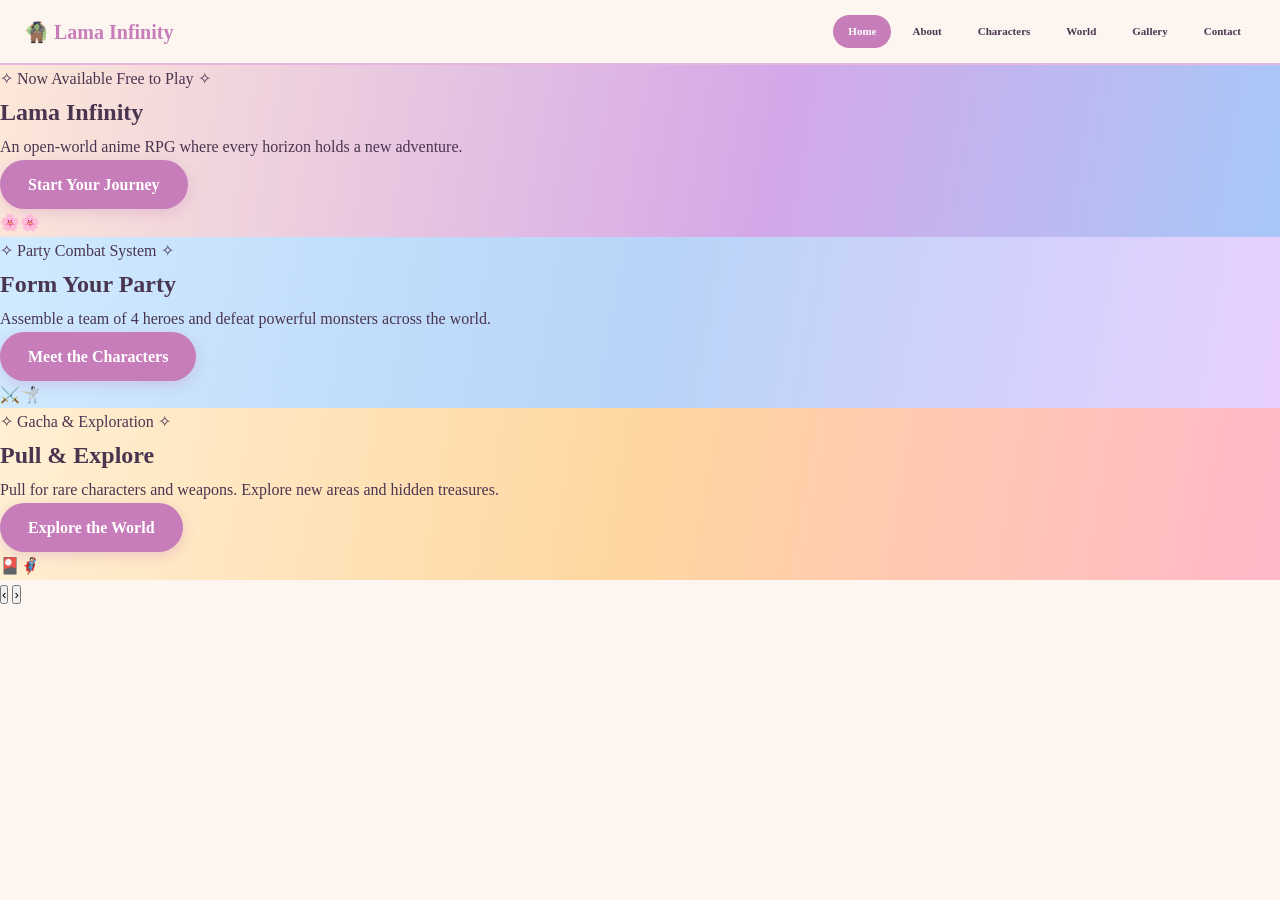
==== index.html @ f006e9ea "initial commit" ====
<!DOCTYPE html>
<html lang="en">
<head>
    <meta charset="UTF-8">
    <meta name="viewport" content="width=device-width, initial-scale=1.0">
    <title>Lama Adventures Home page</title>
    <link rel="stylesheet" href="style.css">
</head>
<body>
    <nav class="navbar">
        <div class="nav-inner">
            <div class="nav-logo">🧌 Lama Infinity</div>
            <ul class="nav-links">
                <li><a href="index.html" class="active">Home</a></li>
                <li><a href="about.html">About</a></li>
                <li><a href="characters.html">Characters</a></li>
                <li><a href="world.html">World</a></li>
                <li><a href="gallery.html">Gallery</a></li>
                <li><a href="contact.html">Contact</a></li>
            </ul>
        </div>
    </nav>

    <section class="slider-section">
        <div class="slider" id="mainSlider">
            <div class="slide active" style="background: linear-gradient(100deg, #fde8d8, #d4a8e8 60%, #a8c8f8);">
                <div class="slide-content">
                    <p class="slide-tag">✧ Now Available Free to Play ✧</p>
                    <h1>Lama Infinity</h1>
                    <p class="slide-sub">An open-world anime RPG where every horizon holds a new adventure.</p>
                    <a href="about.html" class="btn-primary">Start Your Journey</a>
                </div>
            <div class="slide-art" aria-hidden="true">🌸🌸</div>
        </div>

        <div class="slide" style="background: linear-gradient(100deg, #d0eaff, #b8d4f8 50%, #e8d0ff);">
            <div class="slide-content">
                <p class="slide-tag">✧ Party Combat System ✧</p>
                <h1>Form Your Party</h1>
                <p class="slide-sub">Assemble a team of 4 heroes and defeat powerful monsters across the world.</p>
                <a href="characters.html" class="btn-primary">Meet the Characters</a>
            </div>
            <div class="slide-art" aria-hidden="true">⚔️🤺</div>
        </div>

        <div class="slide" style="background: linear-gradient(100deg, #fff0d4, #ffd6a0 50%, #ffb8c8);">
            <div class="slide-content">
                <p class="slide-tag">✧ Gacha & Exploration ✧</p>
                <h1>Pull & Explore</h1>
                <p class="slide-sub">Pull for rare characters and weapons. Explore new areas and hidden treasures.</p>
                <a href="world.html" class="btn-primary">Explore the World</a>
            </div>
            <div class="slide-art" aria-hidden="true">🎴🦸🏻</div>
            </div>
        </div>

        <div class="slider-dots">
            <span class="dot active" onclick="goToSlide(0)"></span>
            <span class="dot"        onclick="goToSlide(1)"></span>
            <span class="dot"        onclick="goToSlide(2)"></span>
        </div>

        <button class="slider-btn prev" onclick="changeSlide(-1)">&#8249;</button>
        <button class="slider-btn next" onclick="changeSlide(1)">&#8250;</button>
    </section>
</body>
</html>
---- style.css ----
*{
    margin: 0px;
    padding: 0px;
    box-sizing: border-box;
}
body{
    background-color: #fdf6f0;
    color: #4a3550;
    line-height: 1.7;
    font-family: Georgia, 'Times New Roman', Times, serif;
    font-size: 16px;
}
a { color: #c77dba; text-decoration: none; }
a:hover { color: #f4a96a; }
a:visited { color: #9b5db5; }
h1 { font-family: 'Palatino Linotype', Palatino, serif; }
.navbar {
  position: sticky; 
  top: 0;
  z-index: 100;
  background: rgba(253, 246, 240, 0.95);
  border-bottom: 2px solid #e8b4e0;
  height: 65px;
}
.nav-inner {
  max-width: 1320px;
  margin: 0 auto;         
  padding: 0 24px;
  height: 100%;
  display: flex;
  align-items: center;
  justify-content: space-between;
}
.nav-logo {
  font-size: 20px;
  font-weight: bold;
  color: #c77dba;
  font-family: 'Palatino Linotype', serif;
}
.nav-links {
  list-style: none; 
  display: flex;
  gap: 6px;
}
.nav-links a {
  display: inline-block;
  padding: 7px 15px;
  border-radius: 30px; 
  font-weight: bold;
  font-size: 11px;
  color: #4a3550;
  transition: background 0.2s, color 0.2s;
}
.nav-links a:hover,
.nav-links a.active {
  background: #c77dba;
  color: #ffffff
}
.nav-links a:visited { color: #4a3550 }
.nav-links a.active:visited,
.nav-links a:hover { color: #ffffff; }
.btn-primary {
  display: inline-block;
  padding: 11px 28px;
  background: #c77dba;
  color: #ffffff !important;
  border-radius: 30px;
  font-weight: bold;
  border: none;
  cursor: pointer;
  transition: background 0.2s, transform 0.2s;
  box-shadow: 0 4px 14px rgba(199,125,186,0.3);
}
.btn-primary:hover {
  background: #f4a96a;
  transform: translateY(-2px);
}
.btn-secondary {
  display: inline-block;
  padding: 9px 24px;
  background: transparent;
  color: #c77dba!important;
  border: 2px solid #c77dba;
  border-radius: 30px;
  font-weight: bold;
  cursor: pointer;
  transition: all 0.2s;
}
.btn-secondary:hover {
  background: #c77dba;
  color: #ffffff !important;
}
.section-title {
  text-align: center;
  font-size: 24px;
  color: #c77dba;
  margin-bottom: 32px;
}
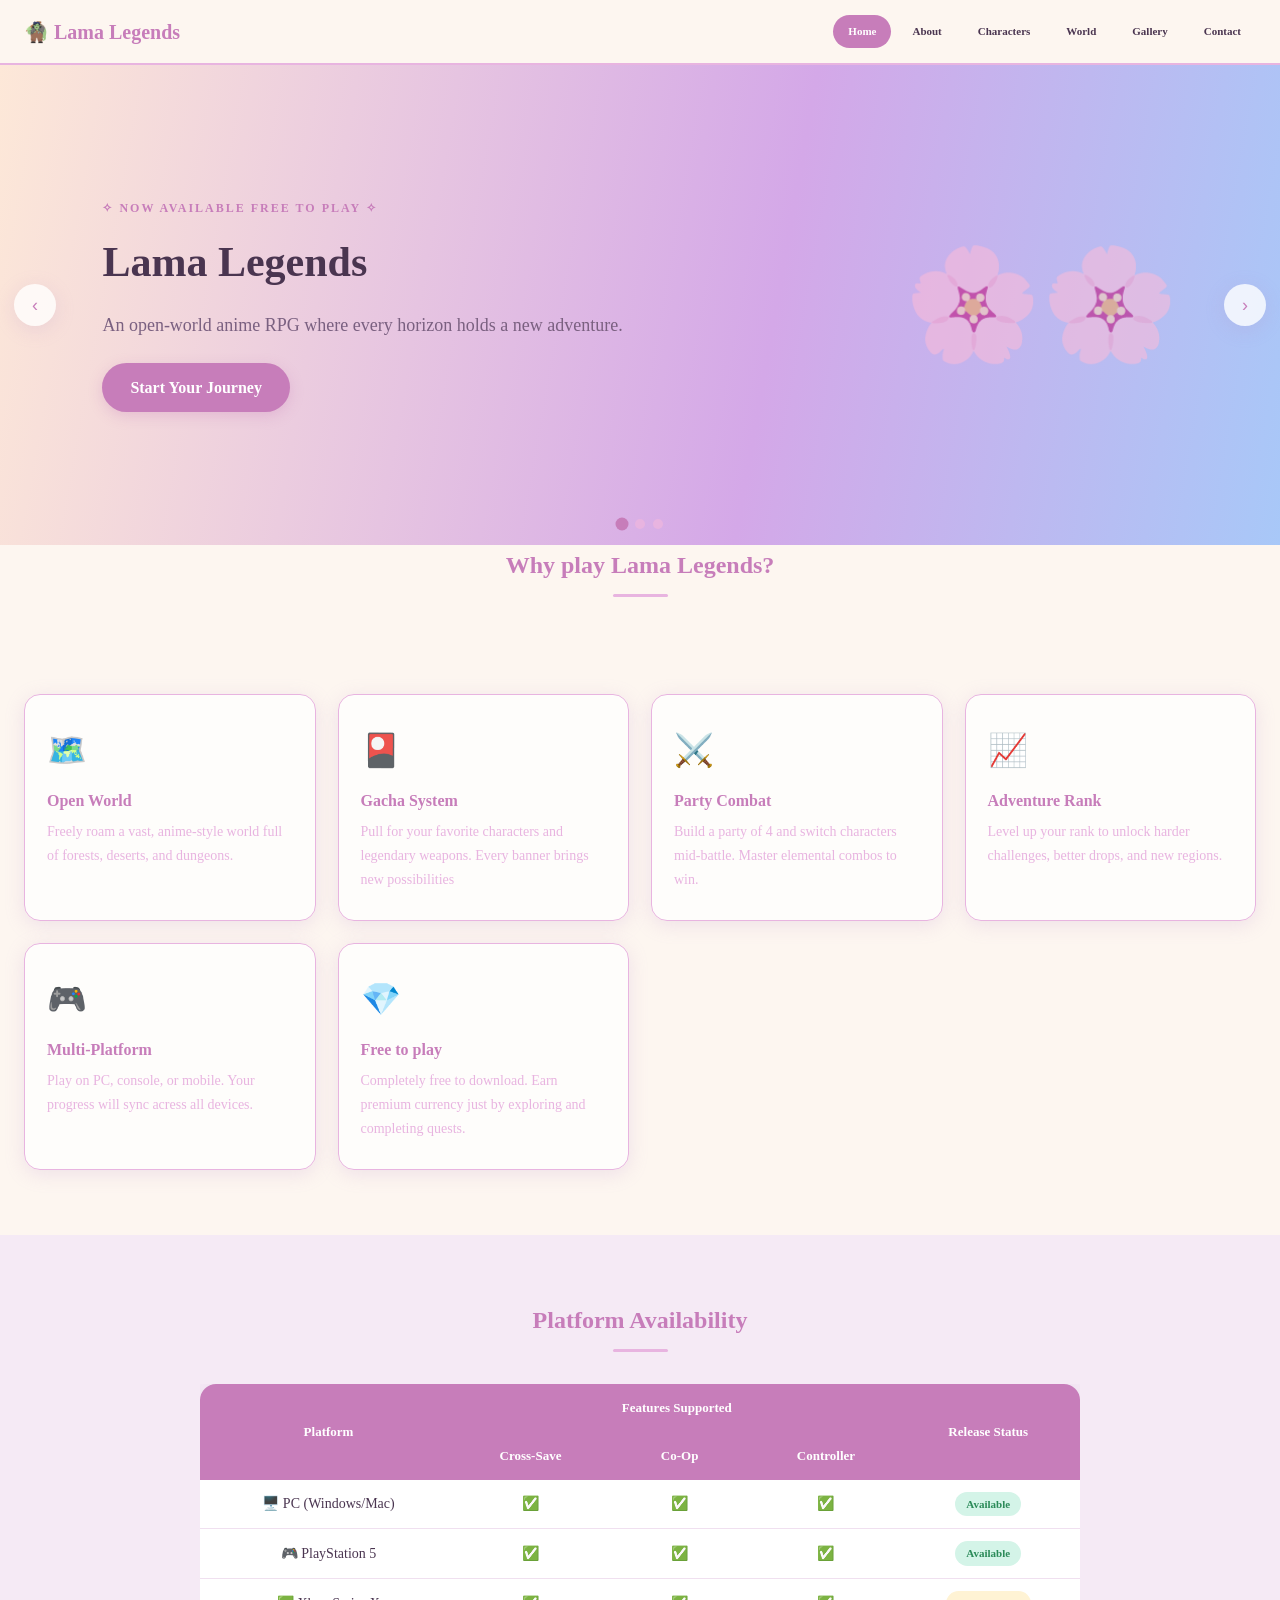
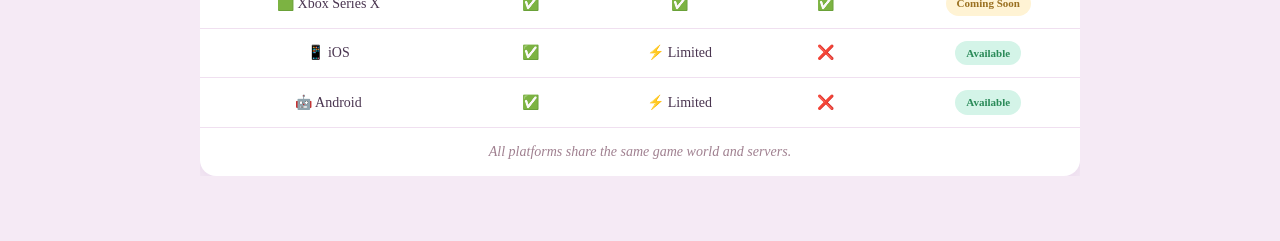
==== commit d3f0b291: "additional informations in index.html and style.css" ====
--- a/index.html
+++ b/index.html
@@ -3,13 +3,13 @@
 <head>
     <meta charset="UTF-8">
     <meta name="viewport" content="width=device-width, initial-scale=1.0">
-    <title>Lama Adventures Home page</title>
+    <title>Lama Legends-Home page</title>
     <link rel="stylesheet" href="style.css">
 </head>
 <body>
     <nav class="navbar">
         <div class="nav-inner">
-            <div class="nav-logo">🧌 Lama Infinity</div>
+            <div class="nav-logo">🧌 Lama Legends</div>
             <ul class="nav-links">
                 <li><a href="index.html" class="active">Home</a></li>
                 <li><a href="about.html">About</a></li>
@@ -22,46 +22,141 @@
     </nav>
 
     <section class="slider-section">
-        <div class="slider" id="mainSlider">
-            <div class="slide active" style="background: linear-gradient(100deg, #fde8d8, #d4a8e8 60%, #a8c8f8);">
-                <div class="slide-content">
-                    <p class="slide-tag">✧ Now Available Free to Play ✧</p>
-                    <h1>Lama Infinity</h1>
-                    <p class="slide-sub">An open-world anime RPG where every horizon holds a new adventure.</p>
-                    <a href="about.html" class="btn-primary">Start Your Journey</a>
-                </div>
-            <div class="slide-art" aria-hidden="true">🌸🌸</div>
+    <div class="slider" id="mainSlider">
+        <div class="slide active" style="background: linear-gradient(100deg, #fde8d8, #d4a8e8 60%, #a8c8f8);">
+            <div class="slide-content">
+                <p class="slide-tag">✧ Now Available Free to Play ✧</p>
+                <h1>Lama Legends</h1>
+                <p class="slide-sub">An open-world anime RPG where every horizon holds a new adventure.</p>
+                <a href="about.html" class="btn-primary">Start Your Journey</a>
+            </div>
+            <div class="slide-art">🌸🌸</div>
         </div>
 
         <div class="slide" style="background: linear-gradient(100deg, #d0eaff, #b8d4f8 50%, #e8d0ff);">
             <div class="slide-content">
                 <p class="slide-tag">✧ Party Combat System ✧</p>
                 <h1>Form Your Party</h1>
-                <p class="slide-sub">Assemble a team of 4 heroes and defeat powerful monsters across the world.</p>
+                <p class="slide-sub">Assemble a team of 4 heroes and defeat powerful monsters.</p>
                 <a href="characters.html" class="btn-primary">Meet the Characters</a>
             </div>
-            <div class="slide-art" aria-hidden="true">⚔️🤺</div>
+            <div class="slide-art">⚔️🤺</div>
         </div>
 
         <div class="slide" style="background: linear-gradient(100deg, #fff0d4, #ffd6a0 50%, #ffb8c8);">
             <div class="slide-content">
                 <p class="slide-tag">✧ Gacha & Exploration ✧</p>
                 <h1>Pull & Explore</h1>
-                <p class="slide-sub">Pull for rare characters and weapons. Explore new areas and hidden treasures.</p>
+                <p class="slide-sub">Pull for rare characters and explore hidden treasures.</p>
                 <a href="world.html" class="btn-primary">Explore the World</a>
             </div>
-            <div class="slide-art" aria-hidden="true">🎴🦸🏻</div>
-            </div>
+            <div class="slide-art">🎴🦸🏻</div>
+        </div>
+    </div>
+
+    <div class="slider-dots">
+        <span class="dot active" onclick="goToSlide(0)"></span>
+        <span class="dot" onclick="goToSlide(1)"></span>
+        <span class="dot" onclick="goToSlide(2)"></span>
+    </div>
+
+    <button class="slider-btn prev" onclick="changeSlide(-1)">&#8249;</button>
+    <button class="slider-btn next" onclick="changeSlide(1)">&#8250;</button>
+</section>
+
+<section class="features-section">
+    <h2 class="section-title">Why play Lama Legends?</h2>
+    <div class="features-grid">
+
+        <div class="feature-card">
+            <div class="feature-icon">🗺️</div>
+            <h3>Open World</h3>
+            <p>Freely roam a vast, anime-style world full of forests, deserts, and dungeons.</p>
         </div>
 
-        <div class="slider-dots">
-            <span class="dot active" onclick="goToSlide(0)"></span>
-            <span class="dot"        onclick="goToSlide(1)"></span>
-            <span class="dot"        onclick="goToSlide(2)"></span>
+        <div class="feature-card">
+            <div class="feature-icon">🎴</div>
+            <h3>Gacha System</h3>
+            <p>Pull for your favorite characters and legendary weapons. Every banner brings new possibilities</p>
         </div>
 
-        <button class="slider-btn prev" onclick="changeSlide(-1)">&#8249;</button>
-        <button class="slider-btn next" onclick="changeSlide(1)">&#8250;</button>
-    </section>
+        <div class="feature-card">
+            <div class="feature-icon">⚔️</div>
+            <h3>Party Combat</h3>
+            <p>Build a party of 4 and switch characters mid-battle. Master elemental combos to win.</p>
+        </div>
+
+        <div class="feature-card">
+            <div class="feature-icon">📈</div>
+            <h3>Adventure Rank</h3>
+            <p>Level up your rank to unlock harder challenges, better drops, and new regions.</p>
+        </div>
+
+        <div class="feature-card">
+            <div class="feature-icon">🎮</div>
+            <h3>Multi-Platform</h3>
+            <p>Play on PC, console, or mobile. Your progress will sync acress all devices.</p>
+        </div>
+
+       <div class="feature-card">
+            <div class="feature-icon">💎</div>
+            <h3>Free to play</h3>
+            <p>Completely free to download. Earn premium currency just by exploring and completing quests.</p>
+        </div> 
+    </div>
+</section>
+
+<section class="table-section">
+    <h2 class="section-title">Platform Availability</h2>
+    <div class="table-wrapper">
+        <table class="styled-table">
+            <thead>
+                <tr>
+                    <th rowspan="2">Platform</th>
+                    <th colspan="3">Features Supported</th>
+                    <th rowspan="2">Release Status</th>
+                </tr>
+                <tr>
+                    <th>Cross-Save</th>
+                    <th>Co-Op</th>
+                    <th>Controller</th>
+                </tr>
+            </thead>
+            <tbody>
+                <tr>
+                    <td>🖥️ PC (Windows/Mac)</td>
+                    <td>✅</td><td>✅</td><td>✅</td>
+                    <td><span class="badge green">Available</span></td>
+                </tr>
+                 <tr>
+                    <td>🎮 PlayStation 5</td>
+                    <td>✅</td><td>✅</td><td>✅</td>
+                    <td><span class="badge green">Available</span></td>
+                </tr> 
+                <tr>
+                    <td>🟩 Xbox Series X</td>
+                    <td>✅</td><td>✅</td><td>✅</td>
+                    <td><span class="badge yellow">Coming Soon</span></td>
+                </tr> 
+                <tr>
+                    <td>📱 iOS</td>
+                    <td>✅</td><td>⚡️ Limited</td><td>❌</td>
+                    <td><span class="badge green">Available</span></td>
+                </tr> 
+                <tr>
+                    <td>🤖 Android</td>
+                    <td>✅</td><td>⚡️ Limited</td><td>❌</td>
+                    <td><span class="badge green">Available</span></td>
+                </tr>       
+                <tr>
+                    <td colspan="5" style="text-align: center; font-style: italic; color: #a08090;">
+                        All platforms share the same game world and servers.
+                    </td>
+                </tr>         
+            </tbody>
+        </table>
+    </div>
+</section>
+<script src="main.js"></script>
 </body>
 </html>
--- a/style.css
+++ b/style.css
@@ -13,7 +13,7 @@
 a { color: #c77dba; text-decoration: none; }
 a:hover { color: #f4a96a; }
 a:visited { color: #9b5db5; }
-h1 { font-family: 'Palatino Linotype', Palatino, serif; }
+h1, h2, h3 { font-family: 'Palatino Linotype', Palatino, serif; }
 .navbar {
   position: sticky; 
   top: 0;
@@ -95,4 +95,151 @@
   font-size: 24px;
   color: #c77dba;
   margin-bottom: 32px;
-}+}
+.section-title::after {
+  content: '';
+  display: block;
+  width: 55px;
+  height: 3px;
+  background: #e8b4e0;
+  border-radius: 4px;
+  margin: 8px auto 0;
+}
+.slider-section { position: relative; overflow: hidden; }
+.slider { position: relative; height: 480px; }
+.slide {
+  position: absolute;
+  inset: 0; 
+  display: flex;
+  align-items: center;
+  padding: 0 8%;
+  opacity: 0; 
+  transition: opacity 0.7s;
+  pointer-events: none; 
+}
+.slide.active {
+  opacity: 1;
+  pointer-events: all;
+}
+.slide-tag {
+  font-size: 12px;
+  font-weight: bold;
+  color: #c77dba;
+  letter-spacing: 2px;
+  text-transform: uppercase;
+  margin-bottom: 8px;
+}
+.slide-content { max-width: 550px; }
+.slide-content h1 { font-size: 42px; color: #4a3550; margin-bottom: 12px; }
+.slide-sub { font-size: 18px; color: #7a6080; margin-bottom: 22px; }
+.slide-art {
+  position: absolute;
+  right: 8%;
+  font-size: 110px;
+  opacity: 0.55;
+  animation: float 2s ease-in-out infinite;
+}
+@keyframes float {
+  0%, 100% { transform: translateY(0); }
+  50% { transform: translateY(-16px); }
+}
+.slider-btn {
+  position: absolute;
+  top: 50%;
+  transform: translateY(-50%);
+  background: rgba(255,255,255,0.8);
+  border: none;
+  width: 42px;
+  height: 42px;
+  border-radius: 50%;
+  font-size: 18px;
+  cursor: pointer;
+  color: #c77dba;
+  box-shadow: 0 4px 20px rgba(180,140,200,0.2);
+  z-index: 10;
+  transition: background 0.2s;
+}
+.slider-btn:hover { background: #c77dba; color: #ffffff; }
+.slider-btn.prev { left: 14px; }
+.slider-btn.next { right: 14px; }
+.slider-dots {
+  position: absolute;
+  bottom: 16px;
+  left: 50%;
+  transform: translateX(-50%);
+  display: flex;
+  gap: 8px;
+  z-index: 10;
+}
+.dot {
+  width: 10px;
+  height: 10px;
+  border-radius: 50%;
+  background: #e8b4e0;
+  cursor: pointer;
+  transition: background 0.3s, transform 0.3s;
+}
+.dot.active { background: #c77dba; transform: scale(1.3); }
+.features-grid{
+  max-width: 1320px;
+  margin: o auto;
+  padding: 65px 24px;
+}
+.features-grid{
+  display: grid;
+  grid-template-columns: repeat(auto-fit, minmax(250px, 1fr));
+  gap: 22px;
+}
+.feature-card{
+  background: rgb(255,255,255,0.75);
+  border-radius: 16px;
+  padding: 28px 22px;
+  box-shadow: 0 4px 20px rgba(180,140,200,0.2);
+  border: 1.5px solid #e8b4e0;
+  transition: transform 0.2s;
+}
+.feature-card:hover{transform: translateY(-5px);}
+.feature-icon {font-size: 32px; margin-bottom: 10px;}
+.feature-card h3{font-size: 16px; color: #c77dba; margin-bottom: 6px;}
+.feature-card p{font-size: 14px; color: #e8b4e0;}
+.table-section{
+  background: #f5eaf5;
+  padding: 65px 24px;
+}
+.table-wrapper{
+  max-width: 880px;
+  margin: 0 auto;
+  overflow-x: auto;
+}
+.styled-table{
+  width: 100%;
+  border-collapse: collapse;
+  background: #ffffff;
+  border-radius: 16px;
+  overflow: hidden;
+  box-shadow: 0 4px 20px rgba(180,140,200,0.2);
+}
+.styled-table th{
+  background: #c77dba;
+  color: #ffffff;
+  padding: 13px 16px;
+  text-align: center;
+  font-size: 13px;
+}
+.styled-table td{
+  padding: 12px 16px;
+  text-align: center;
+  border-bottom: 1px solid #f0e0f0;
+  font-size: 14px;
+}
+.styled-table tr:hover td{background: #fdf0ff;}
+.styled-table tr:last-child td{border-bottom: none;}
+.badge{
+  display: inline-block;
+  padding: 3px 11px;
+  border-radius: 20px;
+  font-size: 11px;
+  font-weight: bold;
+}
+.badge.green {background: #d4f4e8; color: #2a8a58;}
+.badge.yellow {background: #fff3d4; color: #9a7020;}
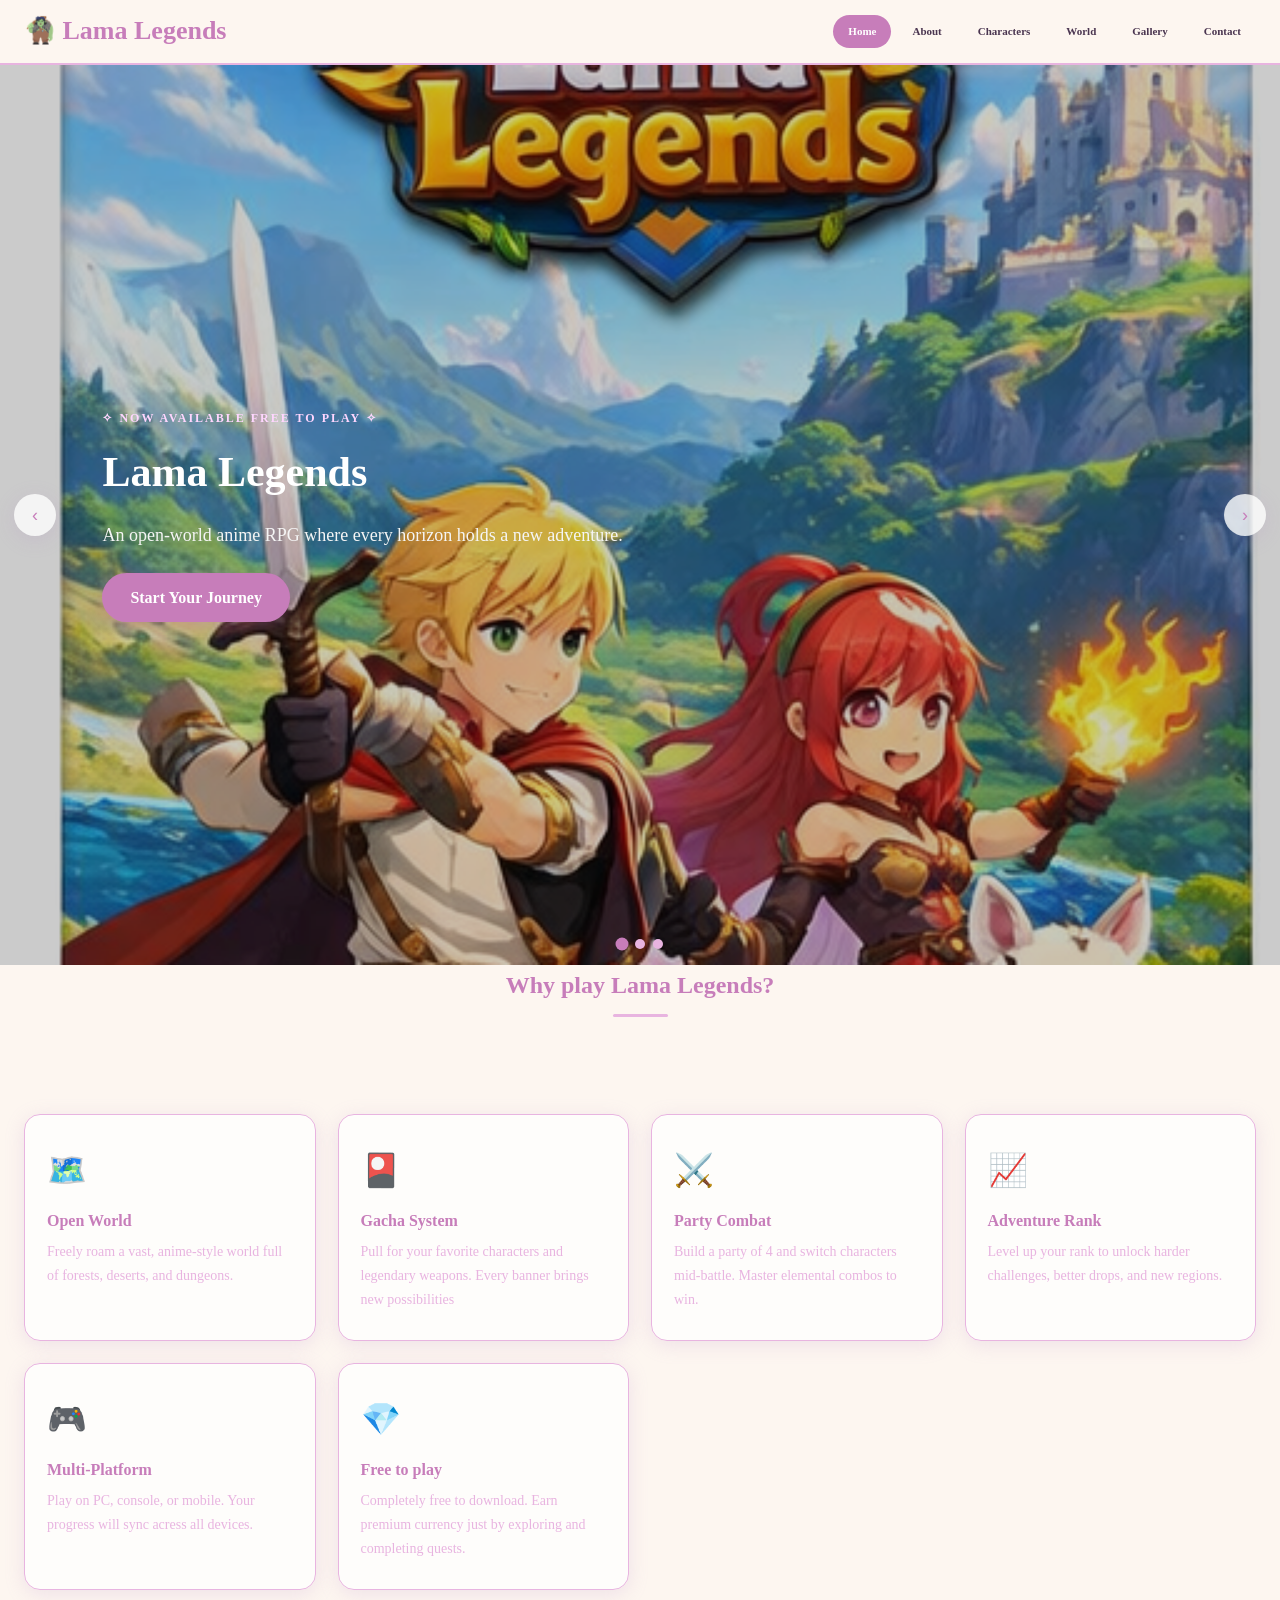
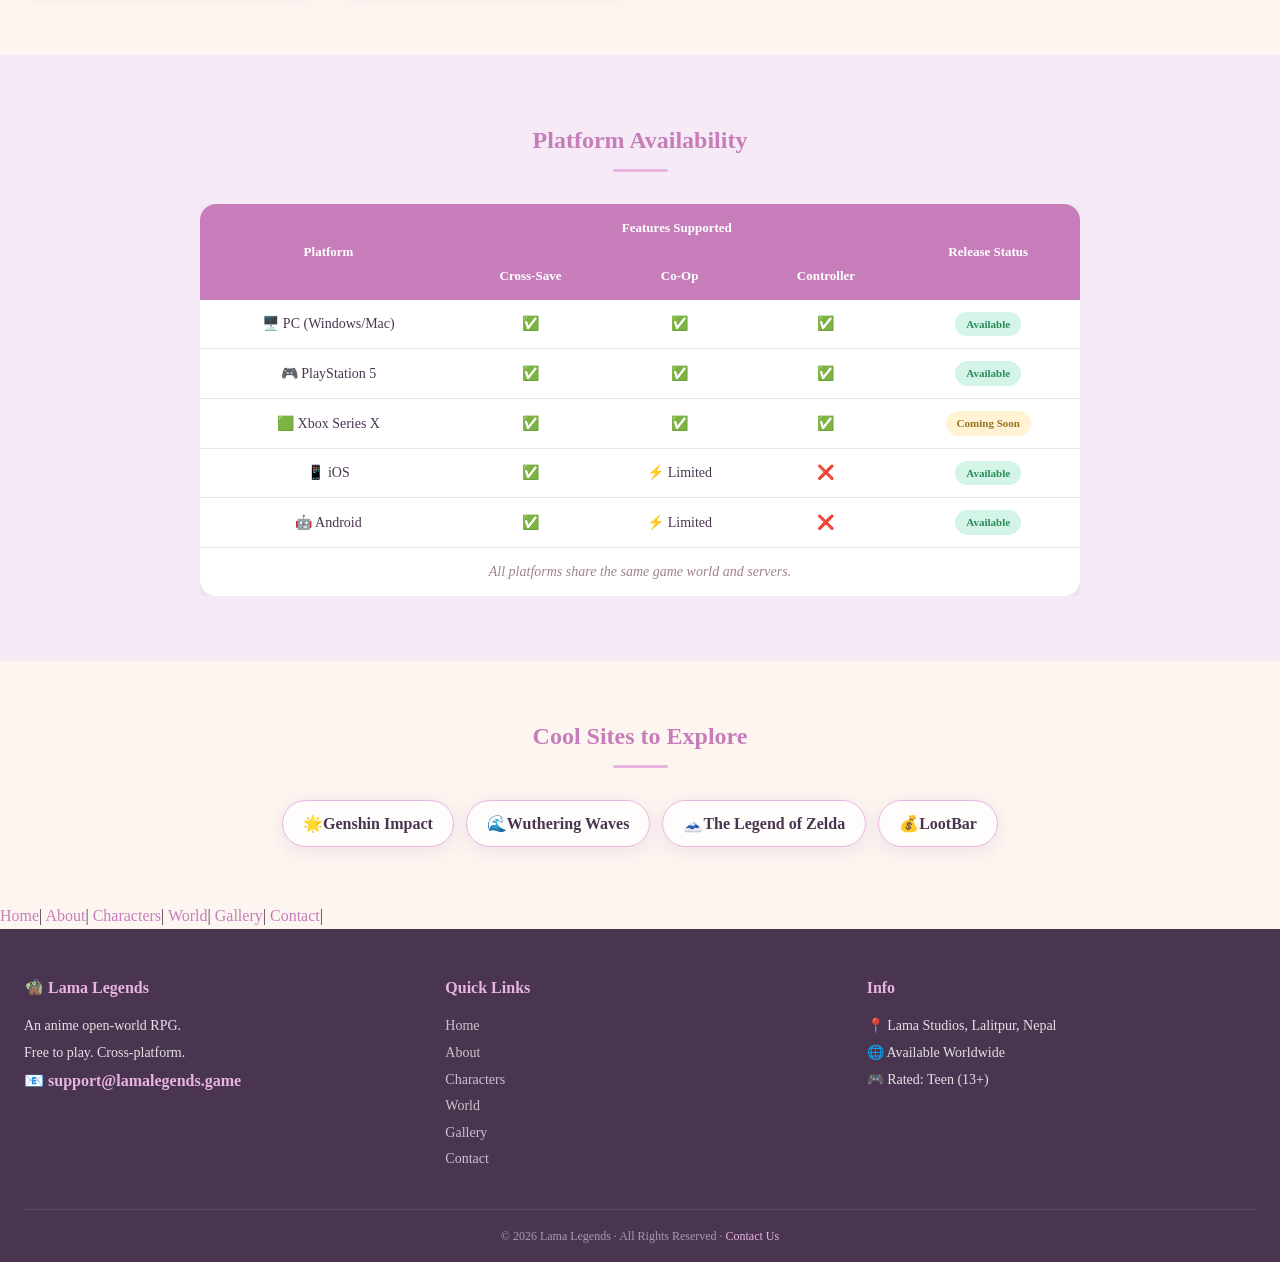
==== commit 06d354cf: "additional changes to index.html and style.css, and add about.html, characters.html, contact.html, g" ====
--- a/index.html
+++ b/index.html
@@ -23,34 +23,31 @@
 
     <section class="slider-section">
     <div class="slider" id="mainSlider">
-        <div class="slide active" style="background: linear-gradient(100deg, #fde8d8, #d4a8e8 60%, #a8c8f8);">
+        <div class="slide active slide1">
             <div class="slide-content">
                 <p class="slide-tag">✧ Now Available Free to Play ✧</p>
                 <h1>Lama Legends</h1>
                 <p class="slide-sub">An open-world anime RPG where every horizon holds a new adventure.</p>
                 <a href="about.html" class="btn-primary">Start Your Journey</a>
             </div>
-            <div class="slide-art">🌸🌸</div>
-        </div>
-
-        <div class="slide" style="background: linear-gradient(100deg, #d0eaff, #b8d4f8 50%, #e8d0ff);">
+        </div>
+
+        <div class="slide slide2">
             <div class="slide-content">
                 <p class="slide-tag">✧ Party Combat System ✧</p>
                 <h1>Form Your Party</h1>
                 <p class="slide-sub">Assemble a team of 4 heroes and defeat powerful monsters.</p>
                 <a href="characters.html" class="btn-primary">Meet the Characters</a>
             </div>
-            <div class="slide-art">⚔️🤺</div>
-        </div>
-
-        <div class="slide" style="background: linear-gradient(100deg, #fff0d4, #ffd6a0 50%, #ffb8c8);">
+        </div>
+
+        <div class="slide slide3">
             <div class="slide-content">
                 <p class="slide-tag">✧ Gacha & Exploration ✧</p>
                 <h1>Pull & Explore</h1>
                 <p class="slide-sub">Pull for rare characters and explore hidden treasures.</p>
                 <a href="world.html" class="btn-primary">Explore the World</a>
             </div>
-            <div class="slide-art">🎴🦸🏻</div>
         </div>
     </div>
 
@@ -157,6 +154,55 @@
         </table>
     </div>
 </section>
+
+<section class="links-section">
+    <h2 class="section-title">Cool Sites to Explore</h2>
+    <div class="ext-links">
+        <a href="https://genshin.hoyoverse.com/en/home" target="_blank" class="ext-link">🌟Genshin Impact</a>
+        <a href="https://wutheringwaves.kurogames.com/en/" target="_blank" class="ext-link">🌊Wuthering Waves</a>
+        <a href="https://zelda.nintendo.com/" target="_blank" class="ext-link">🗻The Legend of Zelda</a>
+        <a href="https://lootbar.gg/" target="_blank" class="ext-link">💰LootBar</a>
+    </div>
+</section>
+
+<div class="secondary-nav">
+    <a href="index.html">Home</a><span>|</span>
+    <a href="about.html">About</a><span>|</span>
+    <a href="characters.html">Characters</a><span>|</span>
+    <a href="world.html">World</a><span>|</span>
+    <a href="gallery.html">Gallery</a><span>|</span>
+    <a href="contact.html">Contact</a><span>|</span>
+</div>
+
+<footer class="site-footer">
+    <div class="footer-inner">
+        <div class="footer-col">
+            <h4>🧌 Lama Legends</h4>
+            <p>An anime open-world RPG. <br>Free to play. Cross-platform.</p>
+            <a href="mailto:support@lamalegends.game" class="email-link">📧 support@lamalegends.game</a>
+        </div>
+        <div class="footer-col">
+            <h4>Quick Links</h4>
+            <ul>
+                <li><a href="index.html">Home</a></li>
+                <li><a href="about.html">About</a></li>
+                <li><a href="characters.html">Characters</a></li>
+                <li><a href="world.html">World</a></li>
+                <li><a href="gallery.html">Gallery</a></li>
+                <li><a href="contact.html">Contact</a></li>
+            </ul>
+        </div>
+        <div class="footer-col">
+            <h4>Info</h4>
+            <p>📍 Lama Studios, Lalitpur, Nepal</p>
+            <p>🌐 Available Worldwide</p>
+            <p>🎮 Rated: Teen (13+)</p>
+        </div>      
+    </div>
+    <div class="footer-bottom">
+            <p>&copy; 2026 Lama Legends &middot; All Rights Reserved &middot; <a href="contact.html">Contact Us</a></p>
+    </div>
+</footer>
 <script src="main.js"></script>
 </body>
 </html>
--- a/style.css
+++ b/style.css
@@ -32,7 +32,7 @@
   justify-content: space-between;
 }
 .nav-logo {
-  font-size: 20px;
+  font-size: 26px;
   font-weight: bold;
   color: #c77dba;
   font-family: 'Palatino Linotype', serif;
@@ -106,9 +106,10 @@
   margin: 8px auto 0;
 }
 .slider-section { position: relative; overflow: hidden; }
-.slider { position: relative; height: 480px; }
+.slider { position: relative; height: 100vh; min-height: 500px; }
 .slide {
   position: absolute;
+  height: 100%;
   inset: 0; 
   display: flex;
   align-items: center;
@@ -116,7 +117,21 @@
   opacity: 0; 
   transition: opacity 0.7s;
   pointer-events: none; 
-}
+  background-size: cover;
+  background-position: center;
+}
+.slide::before {
+  content: "";
+  position: absolute;
+  inset: 0;
+  background: rgba(0,0,0,0.2);
+}
+.slide1{
+  background: url("images/lama_legends_1.png") center/cover no-repeat;}
+.slide2{
+  background: url("images/lama_legends_2.png") center/cover no-repeat;}
+.slide3{
+  background: url("images/lama_legends_3.png") center/cover no-repeat;}
 .slide.active {
   opacity: 1;
   pointer-events: all;
@@ -124,25 +139,14 @@
 .slide-tag {
   font-size: 12px;
   font-weight: bold;
-  color: #c77dba;
+  color: #ffd6ff;
   letter-spacing: 2px;
   text-transform: uppercase;
   margin-bottom: 8px;
 }
-.slide-content { max-width: 550px; }
-.slide-content h1 { font-size: 42px; color: #4a3550; margin-bottom: 12px; }
-.slide-sub { font-size: 18px; color: #7a6080; margin-bottom: 22px; }
-.slide-art {
-  position: absolute;
-  right: 8%;
-  font-size: 110px;
-  opacity: 0.55;
-  animation: float 2s ease-in-out infinite;
-}
-@keyframes float {
-  0%, 100% { transform: translateY(0); }
-  50% { transform: translateY(-16px); }
-}
+.slide-content { max-width: 550px; position: relative; z-index: 2;}
+.slide-content h1 { font-size: 42px; color: #ffffff; margin-bottom: 12px; }
+.slide-sub { font-size: 18px; color: #f5f5f5; margin-bottom: 22px; }
 .slider-btn {
   position: absolute;
   top: 50%;
@@ -182,7 +186,7 @@
 .dot.active { background: #c77dba; transform: scale(1.3); }
 .features-grid{
   max-width: 1320px;
-  margin: o auto;
+  margin: 0 auto;
   padding: 65px 24px;
 }
 .features-grid{
@@ -242,4 +246,88 @@
   font-weight: bold;
 }
 .badge.green {background: #d4f4e8; color: #2a8a58;}
-.badge.yellow {background: #fff3d4; color: #9a7020;}+.badge.yellow {background: #fff3d4; color: #9a7020;}
+.links-section{
+  max-width: 1320px;
+  margin: auto;
+  padding: 55px 24px;
+  text-align: center;
+}
+.ext-links{display: flex; flex-wrap: wrap; gap: 12px; justify-content: center;}
+.ext-link{
+  display: inline-block;
+  padding: 9px 20px;
+  border-radius: 30px;
+  background: rgba(255,255,255,0.75);
+  border: 1.5px solid #e8b4e0;
+  font-weight: bold;
+  color: #4a3550 !important;
+  box-shadow: 0 4px 20px rgba(180,140,200,0.2);
+  transition: all 0.2s;
+}
+.ext-link:hover{background: #c77dba; color: #ffffff !important; border-color: #c77dba;}
+.site-footer{
+  background: #4a3550;
+  color: rgba(255, 255, 255, 0.85);
+  padding: 45px 24px 0;
+}
+.footer-inner{
+  max-width: 1320px;
+  margin: 0 auto;
+  display: grid;
+  grid-template-columns: repeat(auto-fit, minmax(190px, 1fr));
+  gap: 32px;
+  padding-bottom: 36px;
+}
+.footer-col h4{
+  font-size: 16px;
+  color: #e8b4e0;
+  margin-bottom: 12px;
+}
+.footer-col p, 
+.footer-col li{font-size: 14px; line-height: 1.9; list-style: none;}
+.footer-col ul a {color: rgba(255,255,255,0.7);}
+.footer-col ul a:hover{color: #e8b4e0;}
+.email-link{color: #e8b4e0 !important; font-weight: bold;}
+.email-link:hover{color: #f4a96a !important;}
+.footer-bottom{
+  border-top: 1px solid rgba(255,255,255,0.1);
+  text-align: center;
+  padding: 16px 0;
+  font-size: 12px;
+  color: rgba(255,255,255,0.5);
+}
+.footer-bottom a{color: #e8b4e0;}
+.page-hero{background: linear-gradient(135deg, #fde8d8, #e8d0ff); 
+ padding: 65px 24px;
+ text-align: center;}
+.page-hero h1 {font-size: 36px; 
+  color: #4a3550; 
+  margin-bottom: 10px;}
+.page-hero p{font-size: 18px; 
+  color: #7a6080; 
+  max-width: 560px; 
+  margin: 0 auto;}
+.page-container {max-width: 1320px; 
+  margin: 0 auto; 
+  padding: 55px 24px;}
+.about-grid{display: grid; 
+  grid-template-columns: 1fr 1fr; 
+  gap: 36px; 
+  align-items: start;}
+.about-text h2{font-size: 18px; 
+  color: #c77dba; 
+  margin-bottom: 12px;}
+.about-text p{color: #7a6080; 
+  margin-bottom: 14px;}
+.info-box{background: rgba(255,255,255,0.75); 
+  border: 1.5px solid #e8b4e0; 
+  border-radius: 16px; 
+  padding: 24px; 
+  box-shadow: 0 4px 20px rgba(180,140,200,0.2);}
+.info-box h3{color: #c77dba; margin-bottom: 12px;}
+.info-box table {width: 100%; border-collapse: collapse;}
+.info-box td{padding: 7px 4px;
+  border-bottom: 1px dashed #e8d0f0;
+  font-size: 14px;}
+.info-box td:first-child{font-weight: bold; color: #c77dba; width: 50%;}
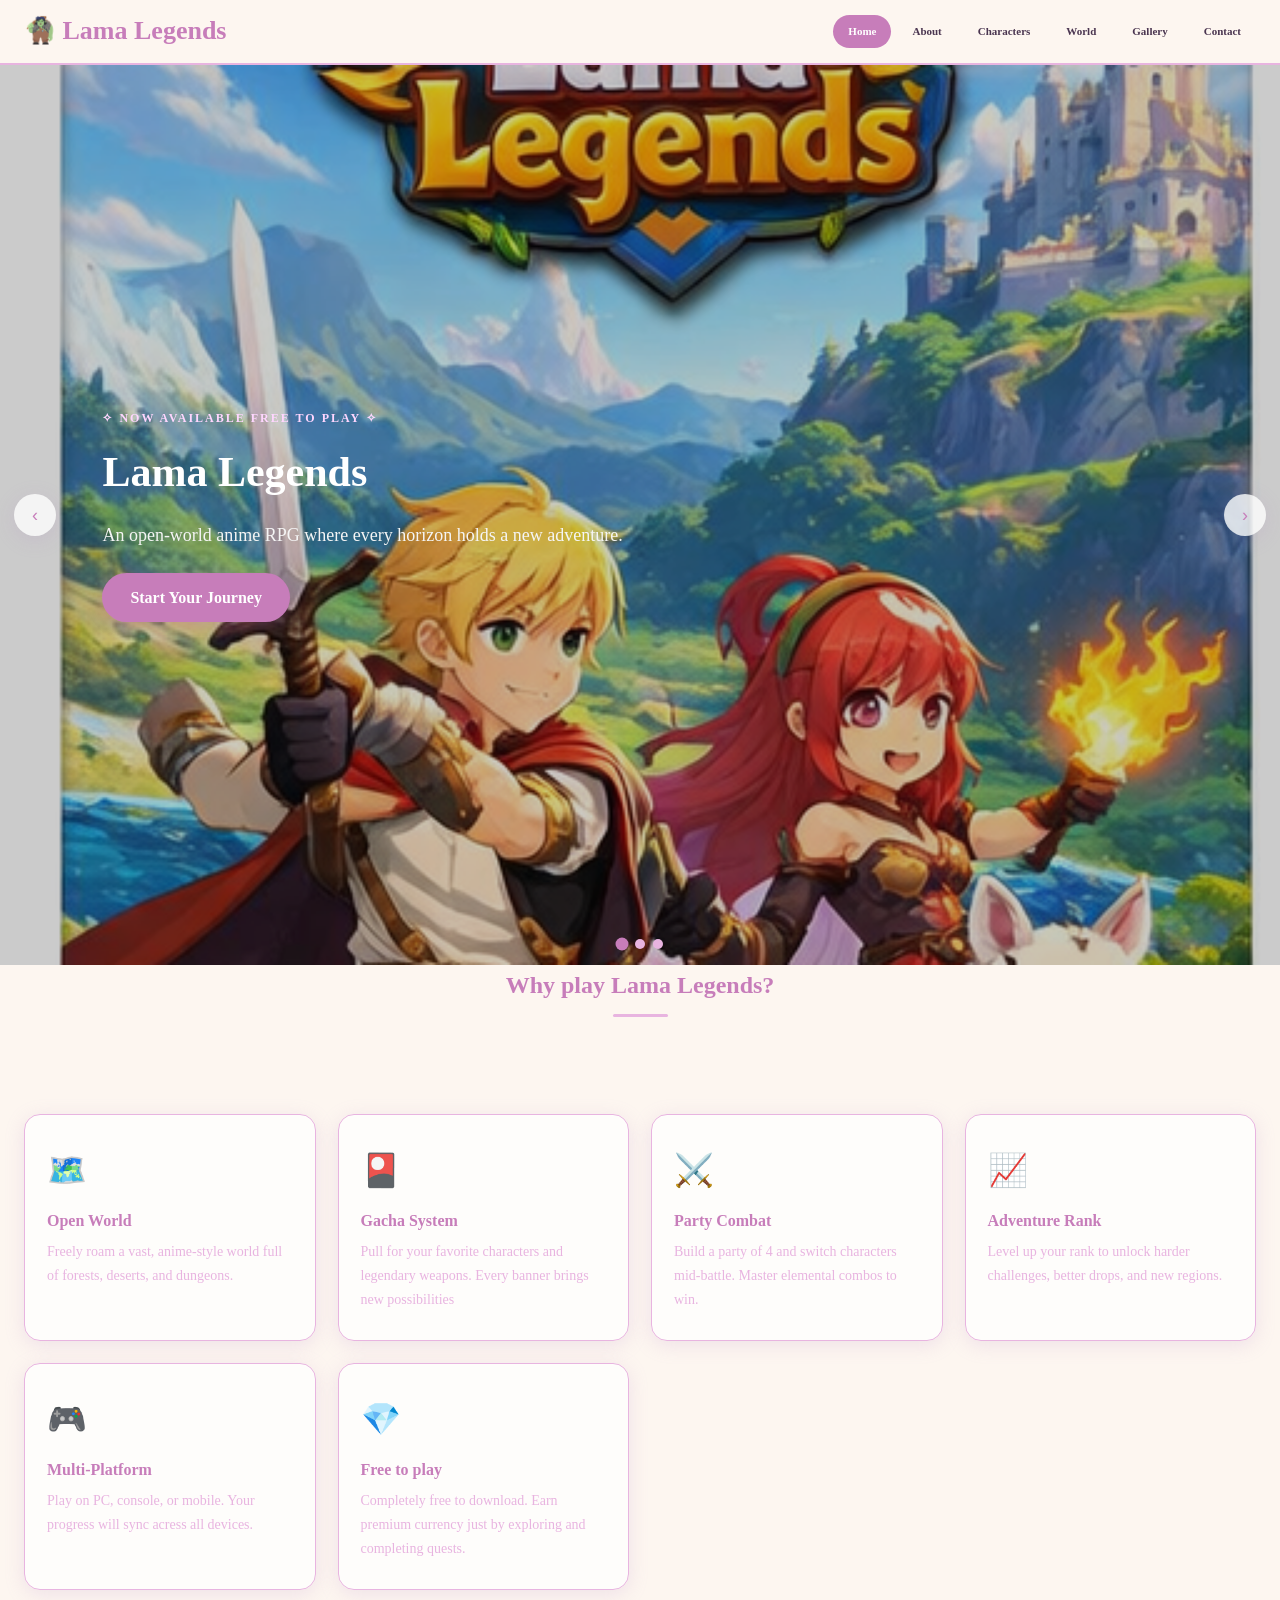
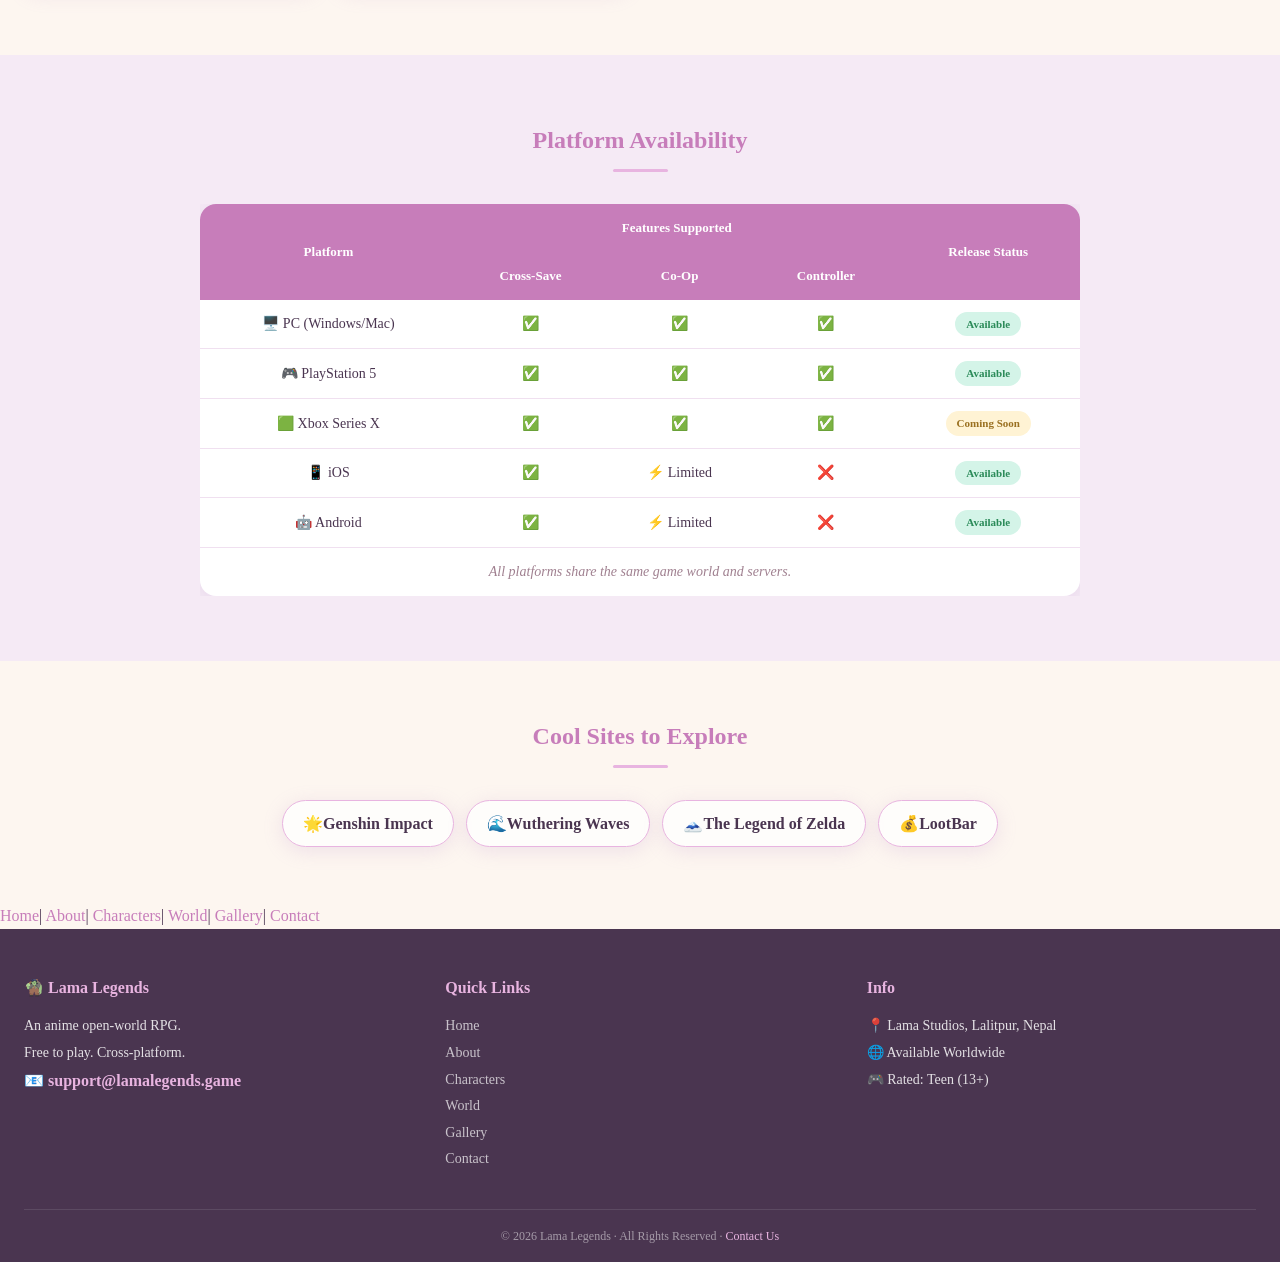
==== commit 93180947: "add modified changes to the main project" ====
--- a/index.html
+++ b/index.html
@@ -171,7 +171,7 @@
     <a href="characters.html">Characters</a><span>|</span>
     <a href="world.html">World</a><span>|</span>
     <a href="gallery.html">Gallery</a><span>|</span>
-    <a href="contact.html">Contact</a><span>|</span>
+    <a href="contact.html">Contact</a>
 </div>
 
 <footer class="site-footer">
--- a/style.css
+++ b/style.css
@@ -330,4 +330,121 @@
 .info-box td{padding: 7px 4px;
   border-bottom: 1px dashed #e8d0f0;
   font-size: 14px;}
-.info-box td:first-child{font-weight: bold; color: #c77dba; width: 50%;}+.info-box td:first-child{font-weight: bold; color: #c77dba; width: 50%;}
+.char-grid{display: grid;
+grid-template-columns: repeat(auto-fit, minmax(210px, 1fr));
+gap: 24px;}
+.char-card{background: rgba(255,255,255,0.75);
+border: 1.5px solid #e8b4e0;
+border-radius: 16px;
+padding: 26px 18px;
+text-align: center;
+box-shadow: 0 4px 20px rgba(180,140,200,0.2);
+transition: transform 0.2s;}
+.char-card:hover{transform: translateY(-5px);}
+.char-avatar{width: 200px;
+  height: 200px;
+  margin: 0 auto 14px;
+  border-radius: 50%;
+  overflow: hidden;
+  border: 3px solid #e8b4e0;
+  box-shadow: 0 4px 12px rgba(180,140,200,0.3);
+}
+.char-avatar img{width: 100%;
+height: 100%;
+object-fit: cover;
+object-position: top;}
+.char-stars{font-size: 14px; margin-bottom: 5px;}
+.char-card h3{color: #c77dba; margin-bottom: 5px; font-size: 16px;}
+.char-desc{font-size: 14px; color: #7a6080;}
+.char-role{display: inline-block;
+padding: 2px 11px;
+border-radius: 20px;
+font-size: 13px;
+font-weight: bold;
+margin-bottom: 9px;}
+.role-fire{background: #ffe0d0; color: #c04020;}
+.role-water{background: #d0e8ff; color: #2060a0;}
+.role-wind{background: #d8f8e8; color: #206040;}
+.role-thunder{background: #fff0d0; color: #a06010;}
+.role-ice{background: #d8f0ff; color: #2080b0;}
+.role-nature{background: #e8f8d0; color: #408020;}
+.biomes-grid{display: grid;
+grid-template-columns: repeat(auto-fit, minmax(270px, 1fr));
+gap: 24px;
+margin-bottom: 48px;}
+.biome-card{background: rgba(255,255,255,0.75);
+border-radius: 16px;
+border: 1.5px solid #e8b4e0;
+overflow: hidden;
+box-shadow: 0 4px 20px rgba(180,140,200,0.2);
+transition: transform 0.2s;}
+.biome-card:hover{transform: translateY(-4px);}
+.biome-top{height: 140px;
+position: relative;
+overflow: hidden;}
+.biome-top img {width: 100%;
+height: 100%;
+object-fit: cover;
+display: block;}
+.biome-card .biome-body {padding: 18px;}
+.biome-card h3 {color: #c77dba; margin-bottom: 5px;}
+.biome-card p {font-size: 13px; color: #7a6080;}
+.gallery-grid{display: grid;
+grid-template-columns: repeat(auto-fit, minmax(220px, 1fr));
+gap: 20px;}
+.gallery-item{position: relative;
+overflow: hidden;
+border-radius: 16px;
+cursor: pointer;
+box-shadow: 0 4px 20px rgba(180,140,200,0.2);
+border: 1.5px solid #e8b4e0;}
+.gallery-item img{width: 100%;
+height: 220px;
+object-fit: cover;
+object-position: center;
+display: block;
+transition: transform 0.3s;}
+.gallery-item:hover img{
+transform: scale(1.1);}
+.gallery-overlay{
+  position: absolute;
+  bottom: 0;
+  width: 100%;
+  padding: 10px;
+  background: rgba(0,0,0,0.45);
+  color: #ffffff;
+  font-size: 14px;
+  text-align: center;}
+.lightbox{
+  display: none;
+  position: fixed;
+  inset: 0;
+  background: rgba(0,0,0,0.8);
+  z-index: 999;
+  align-items: center;
+  justify-content: center;}
+.lightbox.open{
+  display: flex;}
+.lightbox-box{
+  background: #ffffff;
+  padding: 20px;
+  border-radius: 16px;
+  text-align: center;
+  max-width: 500px;
+  width: 90%;
+  position: relative;}
+.lightbox-box img{
+  max-width: 100%;
+  max-height: 70vh;
+  width: auto;
+  height: auto;
+  object-fit: contain;
+  border-radius: 12px;
+  margin-bottom: 10px;}
+.lightbox-close{
+  position: absolute;
+  top: 10px;
+  right: 15px;
+  font-size: 20px;
+  cursor: pointer;}
